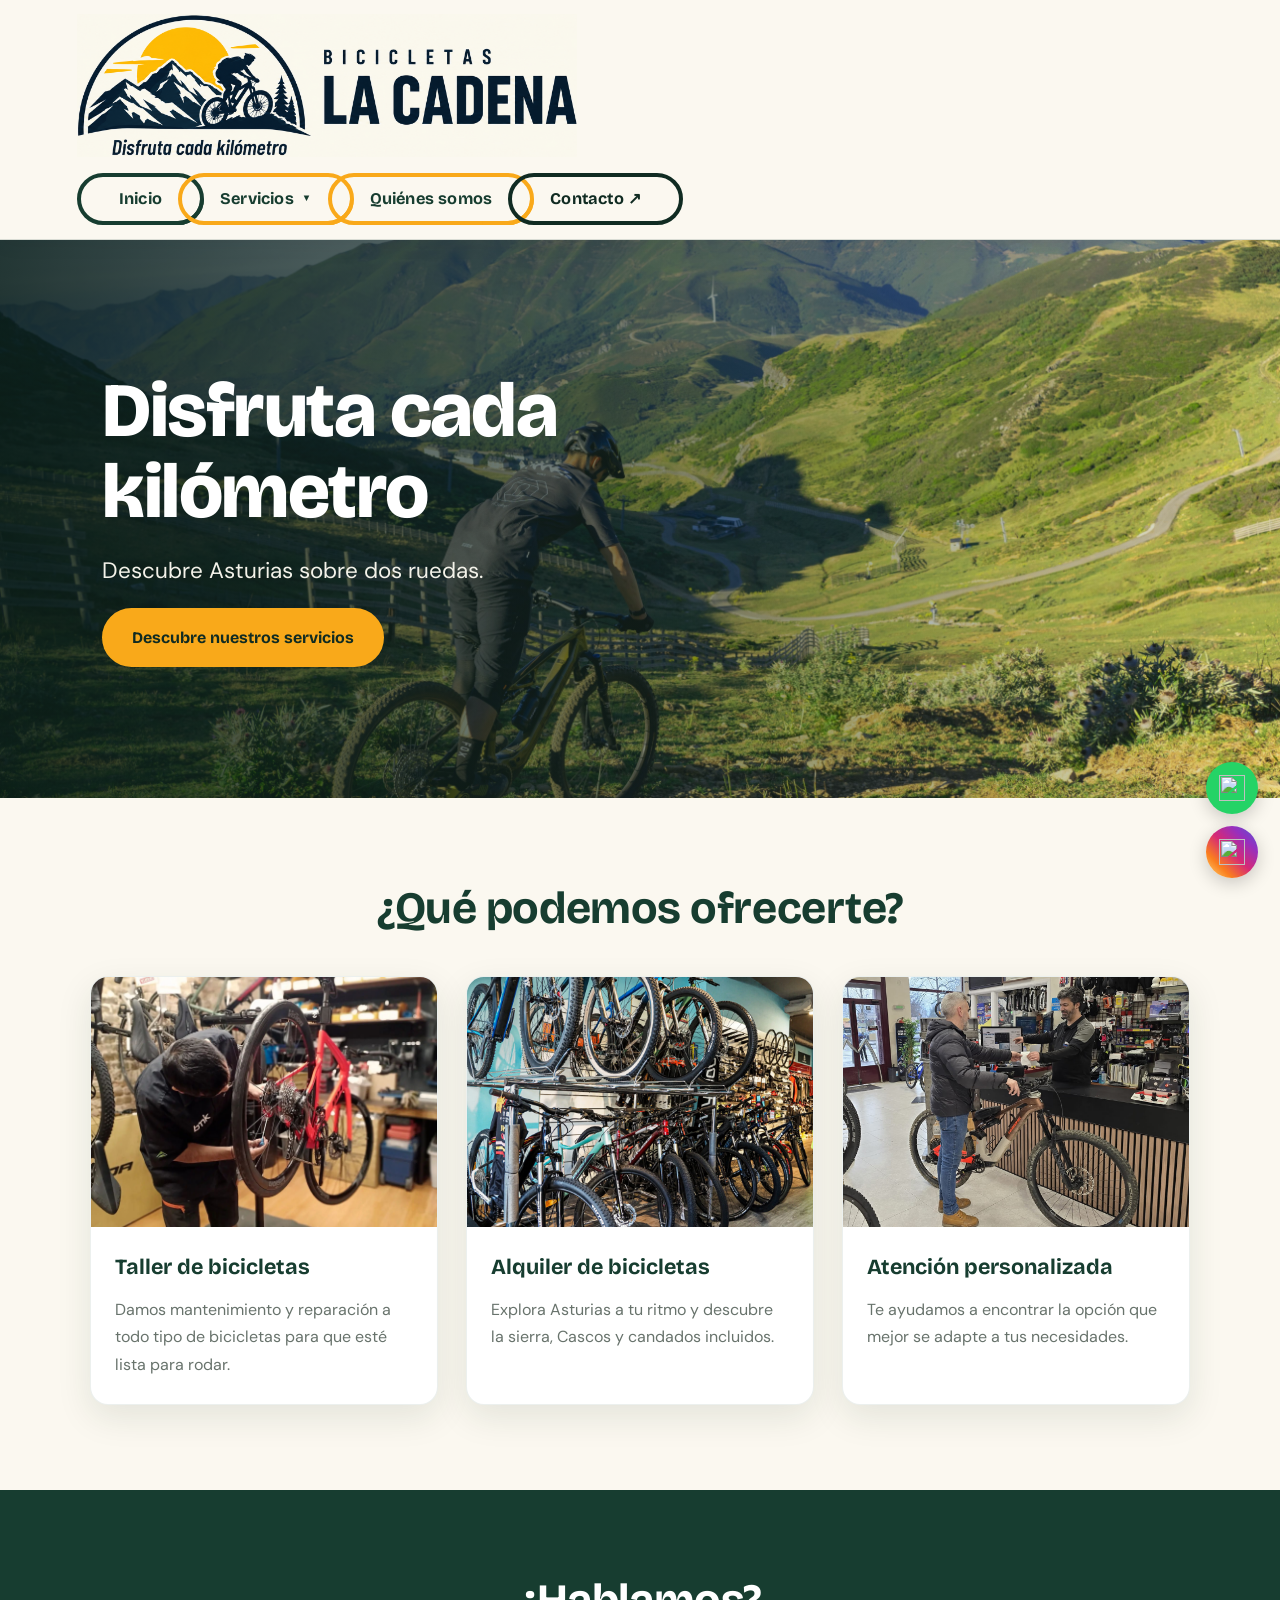
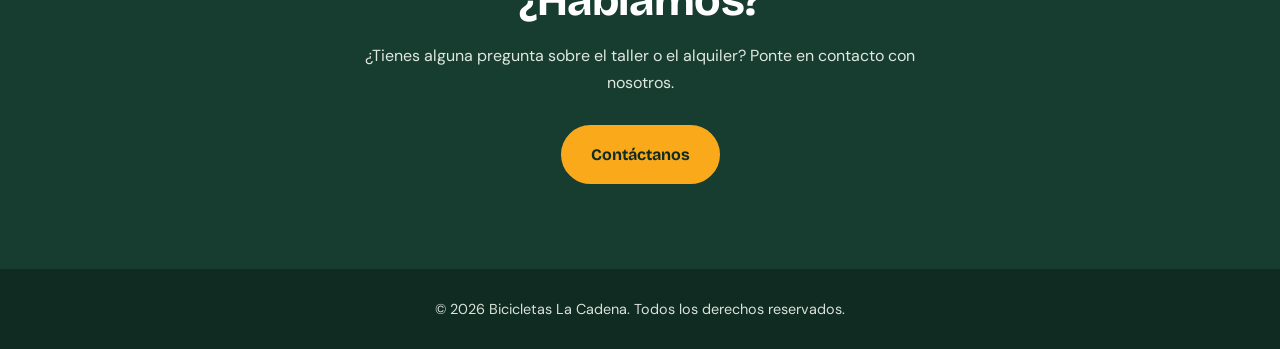
==== index.html @ 26a2bf65 "some changes" ====
<!DOCTYPE html>
<html lang="en">
<head>
    <meta charset="UTF-8">
    <meta name="viewport" content="width=device-width, initial-scale=1.0">
    <title>Bicicletas La Cadena</title>
    <link rel="preconnect" href="https://fonts.googleapis.com">
    <link rel="preconnect" href="https://fonts.gstatic.com" crossorigin>
    <link href="https://fonts.googleapis.com/css2?family=Bricolage+Grotesque:opsz,wght@12..96,600;12..96,700;12..96,800&family=DM+Sans:wght@400;500;700&display=swap" rel="stylesheet">
    <link rel="stylesheet" href="styles/style.css">

</head>
<body>
    
    <!-- logo -->
     
<header class="header">
    <a href="index.html" class="logo" aria-label="Bicicletas La Cadena - Inicio">
        <img class="img-fluid" src="assets/Logo-withoutLetter.png" alt="Bicicletas La Cadena">
    </a>

    <nav class="navegacion" aria-label="Navegación principal">
        <ul class="menu">
        <li>
            <a href="index.html" class="menu-link" aria-current="page">Inicio</a>
        </li>

        <li class="menu-item">
            <a href="servicios.html" class="menu-link">
                Servicios <span class="flecha">▼</span>
            </a>
            <!-- El submenú desplegable -->
            <ul class="submenu">
                <li><a href="alquiler.html" class="submenu-link">Alquiler</a></li>
                <li><a href="taller.html" class="submenu-link">Taller</a></li>
            </ul>
        </li>

        <li>
            <a href="aboutUs.html" class="menu-link">Quiénes somos</a>
        </li>

        <li>
            <!-- El botón de contacto combina la base de la cadena con el color destacado -->
            <a href="contacto.html" class="menu-link nav-contacto">Contacto ↗</a>
        </li>
    </ul>
    </nav>
</header>

    

    
<div class="social-float">

    <!-- WhatsApp -->
    <a
        href="https://wa.me/34600000000"
        class="social-btn whatsapp"
        target="_blank"
        rel="noopener noreferrer"
        aria-label="Contactar por WhatsApp"
    >
        <img
            src="https://cdn.simpleicons.org/whatsapp/FFFFFF"
            alt=""
        >
    </a>

    <!-- Instagram -->
    <a
        href="https://www.instagram.com/LACADENA.BICIS/"
        class="social-btn instagram"
        target="_blank"
        rel="noopener noreferrer"
        aria-label="Visitar Instagram"
    >
        <img
            src="https://cdn.simpleicons.org/instagram/FFFFFF"
            alt=""
        >
    </a>

</div>


    <main>
        <section class="hero">
            <img class="hero-image" src="assets/turismoAsturias.jpeg" alt="Turismo Asturias" title="Turismo Asturias">
              <div class="hero-content">
                <h1>Disfruta cada kilómetro</h1>

                <p>
                    Descubre Asturias sobre dos ruedas.
                </p>

                <a href="servicios.html" class="btn">
                    Descubre nuestros servicios
                </a>
            </div>
        </section><!-- SERVICIOS -->
        <section id="servicios" class="section">
            <h2>¿Qué podemos ofrecerte?</h2>


            <div class="services-container">

                <article class="service-card">
                    <h3>Taller de bicicletas</h3>
                        <a href="taller.html" ></a>
                        <img class="taller" src="assets/taller.jpg" alt="Taller" title="Taller">
                    <p>
                        Damos mantenimiento y reparación a todo 
                        tipo de bicicletas para que esté lista para rodar.
                    </p>
                </article>

                <article class="service-card" id="alquiler">
                    <h3>Alquiler de bicicletas</h3>
                    <img class="taller" src="assets/alquiler.jpg" alt="Alquiler" title="Alquiler">
                    <p>
                        Explora Asturias a tu ritmo y descubre
                        la sierra, Cascos y candados incluidos.
                    </p>
                </article>

                <article class="service-card">
                    <h3>Atención personalizada</h3>
                    <img class="taller" src="assets/atencion-personalizada.jpg" alt="Taller" title="Taller">
                    <p>
                        Te ayudamos a encontrar la opción
                        que mejor se adapte a tus necesidades.
                    </p>
                </article>

            </div>
        </section>

        <!-- CONTACTANOS -->
        <section id="contacto" class="contact section">
            <h2>¿Hablamos?</h2>

            <p>
                ¿Tienes alguna pregunta sobre el taller o el alquiler?
                Ponte en contacto con nosotros.
            </p>

            <a href="contacto.html"
               class="btn">
                Contáctanos
            </a>
        </section>

    </main>


    <!-- FOOTER -->
    <footer class="footer">
        <p>
            &copy; 2026 Bicicletas La Cadena.
            Todos los derechos reservados.
        </p>
    </footer>

</body>
</html>
---- styles/style.css ----
/* =========================
    VARIABLES  */
:root {
    --verde: #173D30;
    --verde-oscuro: #102B22;
    --naranja: #F9A91A;
    --naranja-suave: #FCEBC4;
    --crema: #FBF8F0;
    --blanco: #FFFFFF;
    --texto: #252B27;
    --gris: #68736C;
    --radio: 18px;
    --sombra: 0 12px 35px rgba(20, 45, 34, 0.10);
    --font-titulo: "Bricolage Grotesque", "Trebuchet MS", "Segoe UI", sans-serif;
    --font-texto: "DM Sans", "Segoe UI", Arial, sans-serif;
    /* medidas del eslabón de la cadena */
    --eslabon-alto: 52px;
    --eslabon-borde: 4px;
}

* { margin: 0; padding: 0; box-sizing: border-box; }


html {
    scroll-behavior: smooth;
    scroll-padding-top: 110px;
}

body {
    font-family: var(--font-texto);
    color: var(--texto);
    line-height: 1.7;
    background: var(--crema);
}

img { max-width: 100%; height: auto; }

.img-fluid { display: block; width: 100%; object-fit: cover; } /*  expansion sin stirarse o perder su radio original */

h1, h2, h3 {
     font-family: var(--font-titulo);
}
/* =========================
    HEADER Y CADENA*/
.header {
    position: sticky;
    top: 0;
    z-index: 1000;
    display: flex;
    align-items: center;
    justify-content: space-between;
    flex-wrap: wrap;
    gap: 16px 30px;
    padding: 14px 6%;
    background: rgba(251, 248, 240, 0.97);
    border-bottom: 1px solid rgba(23, 61, 48, 0.15);
    box-shadow: 0 4px 20px rgba(0, 0, 0, 0.05);
}

.logo { display: block; flex: 0 0 auto; }

/* agregamos el tamaño para pantallas grandes pero cuando se vea en dispositivos mas pequeños 
se adapte de forma segura a ellos tambien */
.logo img {
    display: block;
    max-width: 500px;
    width: 100%;
    height: auto;
}

 .navegacion { line-height: 1.2; }  /*aumenta el tamaño de la fuente exatamente 1.2 del original sin necesidad de agregar em px */

.menu {
    display: flex;
    align-items: center;
    justify-content: center;
    list-style: none;
}

.menu > li { position: relative; }

/* cada eslabón se solapa medio eslabón con el anterior */
.menu > li + li { margin-left: calc(var(--eslabon-alto) / -2); }

.menu-link {
    position: relative;
    display: inline-flex;
    align-items: center;
    gap: 8px;
    height: var(--eslabon-alto);
    padding: 0 calc(var(--eslabon-alto) / 2 + 12px);
    border: var(--eslabon-borde) solid var(--naranja);
    border-radius: 999px;
    color: var(--verde);
    font-family: var(--font-titulo);
    font-size: 1.02rem;
    font-weight: 700;
    letter-spacing: 0.2px;
    text-decoration: none;
    white-space: nowrap;
    transition: border-color 0.25s ease, color 0.25s ease;
}


.menu-link::after {
    content: "";
    position: absolute;
    inset: calc(var(--eslabon-borde) * -1);
    border: inherit;
    border-radius: inherit;
    clip-path: inset(50% 0 0 calc(100% - var(--eslabon-alto)));
    pointer-events: none;
}

.menu > li:hover > .menu-link,
.menu > li:focus-within > .menu-link {
    border-color: var(--verde);
    color: var(--verde-oscuro);
}

.menu-link[aria-current="page"] { border-color: var(--verde); }


.menu-link.nav-contacto {
    border-color: var(--verde-oscuro);
    color: var(--verde-oscuro);
}


.menu > li:last-child .menu-link::after { content: none; }

.menu-link.nav-contacto:hover { border-color: var(--naranja); }

.flecha {
    display: inline-block;
    font-size: 0.6rem;
    transition: transform 0.25s ease;
}

.menu-item:hover .flecha,
.menu-item:focus-within .flecha { transform: rotate(180deg); }


/* SUBMENÚ*/
.submenu {
    position: absolute;
    top: calc(100% + 10px);
    left: 50%;
    transform: translateX(-50%) translateY(8px);
    z-index: 5;

    min-width: 200px;
    padding: 8px;
    list-style: none;

    background: var(--blanco);
    border: 3px solid var(--naranja);
    border-radius: 26px;
    box-shadow: var(--sombra);

    opacity: 0;
    visibility: hidden;
    transition: opacity 0.25s ease, transform 0.25s ease, visibility 0.25s ease;
}

/* puente invisible */
.submenu::before {
    content: "";
    position: absolute;
    left: 0;
    right: 0;
    top: -16px;
    height: 16px;
}

.submenu-link {
    display: block;
    padding: 12px 20px;
    border-radius: 999px;
    color: var(--verde);
    font-size: 0.98rem;
    font-weight: 600;
    text-decoration: none;
    transition: background-color 0.2s ease;
}

.submenu-link:hover,
.submenu-link:focus-visible {
    background: var(--naranja-suave);
    color: var(--verde-oscuro);
}

.menu-item:hover .submenu,
.menu-item:focus-within .submenu {
    opacity: 1;
    visibility: visible;
    transform: translateX(-50%) translateY(0);
}


/* Contenedor de imagen principal de la página index*/
.hero {
    position: relative;
    isolation: isolate;
    min-height: clamp(420px, 62vh, 570px);
    overflow: hidden;
    display: flex;
    align-items: center;
    background: var(--verde-oscuro);
}

.hero::after {
    content: "";
    position: absolute;
    inset: 0;
    z-index: 0;
    background: linear-gradient(90deg,
        rgba(10, 30, 23, 0.85) 0%,
        rgba(10, 30, 23, 0.55) 48%,
        rgba(10, 30, 23, 0.08) 100%);
}

.hero-image {
    position: absolute;
    inset: 0;
    z-index: -1;
    display: block;
    width: 100%;
    height: 100%;
    object-fit: cover;
    object-position: center;
}

.hero-content {
    position: relative;
    z-index: 1;
    width: min(850px, 100%);
    padding: 75px 8%;
    display: flex;
    flex-direction: column;
    align-items: flex-start;
    gap: 18px;
    color: var(--blanco);
}

.hero-content h1 {
    max-width: 750px;
    font-size: clamp(2.6rem, 6vw, 5rem);
    line-height: 1.06;
    letter-spacing: -0.02em;
    font-weight: 800;
}

.hero-content p {
    max-width: 540px;
    font-size: clamp(1.1rem, 2vw, 1.4rem);
    color: #F3F2E9;
}


/*un botoncito para ir a servicios */

.btn {
    display: inline-flex;
    align-items: center;
    justify-content: center;
    padding: 14px 28px;
    border: 2px solid var(--naranja);
    border-radius: 999px;
    background: var(--naranja);
    color: var(--verde-oscuro);
    font-family: var(--font-titulo);
    font-weight: 700;
    text-decoration: none;
    transition: transform 0.25s ease, background-color 0.25s ease,
                color 0.25s ease, box-shadow 0.25s ease;
}

.btn:hover {
    transform: translateY(-3px);
    background: var(--verde);
    border-color: var(--verde);
    color: var(--blanco);
    box-shadow: 0 8px 20px rgba(0, 0, 0, 0.15);
}


/* SECCIONES*/
.section { padding: 85px 7%; }

.section h2 {
    margin-bottom: 16px;
    color: var(--verde);
    text-align: center;
    font-size: clamp(1.9rem, 4vw, 2.8rem);
    line-height: 1.15;
    letter-spacing: -0.01em;
}

.section-intro {
    max-width: 650px;
    margin: 0 auto;
    text-align: center;
    color: var(--gris);
}


/* TARJETAS DE SERVICIOS (la imagen va arriba)*/
.services-container {
    display: grid;
    grid-template-columns: repeat(3, minmax(0, 1fr));
    gap: 28px;
    max-width: 1250px;
    margin: 42px auto 0;
}

.service-card {
    position: relative;
    display: flex;
    flex-direction: column;
    overflow: hidden;
    background: var(--blanco);
    border: 1px solid rgba(23, 61, 48, 0.08);
    border-radius: var(--radio);
    box-shadow: var(--sombra);
    transition: transform 0.3s ease, box-shadow 0.3s ease;
}

.service-card:hover {
    transform: translateY(-6px);
    box-shadow: 0 22px 45px rgba(20, 45, 34, 0.15);
}

.service-card img {
    order: -1;
    display: block;
    width: 100%;
    height: 250px;
    object-fit: cover;
}

.service-card h3 {
    padding: 22px 24px 0;
    color: var(--verde);
    font-size: 1.35rem;
}

/* enlace encima de las fotos */
.service-card h3 a {
    color: inherit;
    text-decoration: none;
}

.service-card h3 a::after {
    content: "";
    position: absolute;
    inset: 0;
}

.service-card p {
    padding: 10px 24px 26px;
    color: var(--gris);
}

/* seccion de CONTACTO*/
.contact {
    text-align: center;
    background: var(--verde);
    color: var(--blanco);
}

.contact h2 { color: var(--blanco); }

.contact p {
    max-width: 620px;
    margin: 0 auto 28px;
    color: #E0E8E1;
}


/* botones de redes sociales para contactar con Lucia (o ronaldo... Ni idea de como se llama el jefe)*/
.social-float {
    position: fixed;
    right: 22px;
    bottom: 22px;
    z-index: 1100;
    display: flex;
    flex-direction: column;
    gap: 12px;
}

.social-btn {
    width: 52px;
    height: 52px;
    display: flex;
    align-items: center;
    justify-content: center;
    border-radius: 50%;
    box-shadow: 0 5px 18px rgba(0, 0, 0, 0.2);
    transition: transform 0.25s ease;
}

.social-btn img { width: 26px; height: 26px; }
.social-btn:hover { transform: scale(1.12) translateY(-2px); }

.whatsapp { background: #25D366; }

.instagram {
    background: linear-gradient(45deg, #feda75, #fa7e1e, #d62976, #962fbf, #4f5bd5);
}


/* FOOTER... Aunque tecnicamente se usa sin el punto, peeeeeeeeeero, no quiero complication (la clase se llama footer) */
.footer {
    padding: 28px 6%;
    text-align: center;
    background: var(--verde-oscuro);
    color: #D9E2DA;
    font-size: 0.9rem;
}


/*ACA ABAJO ESTARAN LOS CSS DE PAGINA SERVICIOS, ALQUILER y TALLER (EL POR QUE HAGO ESO? LA BARRA DE NAVEGACION SE PETO HORRIBLE, 
    Y COMO TENEMOS POCO TIEMPO... LO PONDRE AQUI ABAJO. ODIO GITHUB -c-) */

/* Contenido de css de la pagina en general: SERVICIOS (odio los submenus):*/

.servicios h1 {
    text-align: center;
}

.servicios p {
margin-left: 3%;
margin-top: 5px;
font-family: Georgia, 'Times New Roman', Times, serif;
font-size: 120%;
}


.contenedor-servicios {
padding: 50px 25px;
text-align: center;
background-color: #ecebe6c0;
max-width: 1000px;
margin: 40px auto;
}


.seccion-detalles {
    padding: 30px 0;
}


.enlace-servicios {
    margin-top: 25px;
}


.texto-de-servicios h2 {
    margin-top: 2%;
    font-size: 1.8rem;
    font-family:'Gill Sans', 'Gill Sans MT', Calibri, 'Trebuchet MS', sans-serif ;
}

.texto-de-servicios h3 {
    font-size: 1.3rem;
    font-family:'Gill Sans', 'Gill Sans MT', Calibri, 'Trebuchet MS', sans-serif ;
}


.texto-de-servicios p {
    font-size: 1.1rem;
    font-family:'Gill Sans', 'Gill Sans MT', Calibri, 'Trebuchet MS', sans-serif ;
}


.caracteristicas {
    list-style-type: none;
    padding-left: 0;
    margin: 20px 0;
}


.caracteristicas li {
    padding: 8px 0;
    line-height: 1.5;
    position: relative;
    padding-left: 25px;
    font-size: 1rem;
    font-family: 'Segoe UI', Tahoma, Geneva, Verdana, sans-serif;
}


.caracteristicas li::before {
    content: "✔";
    position: absolute;
    left: 0;
    color: #F9A91A;
    font-weight: bold;
}


.btn-servicio {
    display: inline-block;
    padding: 12px 25px;
    color: #0B1B26;
    font-weight: bold;
    border-radius: 25px;
    text-transform: uppercase;
    font-size: 0.9rem;
    margin-bottom: 1%;
    background-color: white;
}


a {
    text-decoration: none;
}


.btn-servicio:hover{
    color: white;
}

.separador {
    border: 0;
    height: 2px;
    background: #F9A91A;
    margin: 25px 0;
    margin-left: 15%;
    margin-right: 15%;
}

/*Seccion de contenido final*/

.bloque-garantias {
background-color: #f9f9f9;
border: 2px solid goldenrod;
border-radius: 5px;
padding-top: 25px;
margin-top: 50px;
text-align: center;
}

.bloque-garantias h2 {
    color: #0B1B26;
    margin-bottom: 2%;
}

.grid-garantias {
    display: flex;
    gap: 20px;
    justify-content: space-between;
    flex-wrap: wrap;
    margin-bottom: 3%;
}


.caja-garantia {
flex: 1 1 250px;
background-color: whitesmoke;
padding: 2%;
border-radius: 10px;
border: 1px solid #eee;
box-shadow: 0 2px 8px rgba(0,0,0,0.05);
}


.caja-garantia h4 {
    color: #2b230c;
    font-size: 1.1rem;
    margin-bottom: 10px;
}


.caja-garantia p {
    font-size: 0.9rem;
    color: #666;
    line-height: 1.4;
    font-weight: bold;
    font-family: Georgia, 'Times New Roman', Times, serif;
}


/*CSS de las IMAGENES que estan Dentro de contenedor-servicios*/

.imagenes img{
max-width: 45%;
margin-right: 4%;
border: 2px dashed gold;
}

/*span (me dió hueva poner el b o strong en el html)*/
span {
    font-weight: bold;
}


/* CSS DE TALLER*/

.contenedor-tarifas h2 {
    color: var(--naranja);
}


.contenedor-tarifas {
max-width: 1000px;
margin: 30px auto;
padding: 20px;
background-color: rgba(0, 0, 0, 0.747);
border-radius: 2%;
padding-top: 2%;
margin-top: 5%;
}


.aviso-tarifas {
    background-color: #ffe0b2;
    border-left: 2px solid  #bf4300;
    padding: 12px;
    margin-bottom: 2%;
}


.tabla-tarifas {
    background-color: #ffe0b2;
    width: 100%;
    border-collapse: collapse;
}


.tabla-tarifas tr, .tabla-tarifas td {
    padding: 3%;
    border-bottom: 1px solid #ddd;
    text-align: left;
}


.tabla-tarifas th {
    background-color: #112636;
    color: wheat;
}


.tabla-tarifas p {
    margin: 2px auto;
    font-size: 1.2rem;
    color: var(--texto);
}


.importe {
    font-weight: bold;
}


.gratis {
    color: orangered;
    font-weight: bold;
}


    .boton-comprar {
    background-color: #e65100;
    color: white;
    border: none;
    padding: 12px 25px;
    font-size: 16px;
    font-weight: bold;
    border-radius: 5px;
    cursor: pointer;
    margin-top: 15px;
    }


    .boton-comprar:hover {
    background-color: #bf4300;
    }


/*CSS DE ALQUILER*/

.contenedor h2 {
padding-top: 2%;
margin: auto 5%;
color: #173D30;
font-size: 200%;
}


.contenedor-parrafo {
    margin: auto 8%;
    font-family:Arial, Helvetica, sans-serif;
}


    grid-bicis {
    display: grid;
    grid-template-rows: repeat(3, 1fr);
    }


    .tarjeta-bici {
    background-color: white;
    border-radius: 8px;
    padding: 15px;
    text-align: center;
    border: 1px solid gold;
    margin-left: 20%;
    margin-right: 20%;
    margin-top: 2%;
    }


    .tarjeta-bici img {
    width: 15%;
    height: 150px;
    border-radius: 6px;
    }


    .tarjeta-bici p {
    color: #666;
    font-size: 14px;
    }


    .precio-bici {
    font-size: 18px;
    font-weight: bold;
    color: #e65100;
    margin: 10px 0;
    }


    /* controles de + y - para sumar o restar cantidad del producto*/
    .controles {
    display: flex;
    justify-content: center;
    align-items: center;
    gap: 15px;
    }


    .controles button {
    background-color: #222;
    color: white;
    border: none;
    width: 35px;
    height: 35px;
    border-radius: 50%;
    font-size: 18px;
    cursor: pointer;
    }


    .controles button:hover {
    background-color: #e65100;
    }


    .controles span {
    font-size: 18px;
    font-weight: bold;
    }


    .caja-total {
    background-color: white;
    border: 2px solid #e65100;
    padding: 20px;
    margin-top: 30px;
    border-radius: 8px;
    text-align: center;
    margin-left: 5%;
    margin-right: 5%;
    }


    .caja-total h3 {
    font-size: 22px;
    margin: 0;
    }


    .caja-total span {
    color: #e65100;
    }


    .boton-alquilar {
    background-color: #e65100;
    color: white;
    border: none;
    padding: 12px 25px;
    font-size: 16px;
    font-weight: bold;
    border-radius: 5px;
    cursor: pointer;
    margin-top: 15px;
    }


    .boton-alquilar:hover {
    background-color: #bf4300;
    }

/*se me olvido hacer este boton de selccion de las piezas xd*/

    .boton-seleccionar {
    background-color: #e65100;
    color: white;
    border: none;
    padding: 5px 10px;
    font-size: 15px;
    font-weight: bold;
    border-radius: 5px;
    cursor: pointer;
    margin-top: 10px;
    }


/* 12. RESPONSIVE*/
@media (max-width: 1000px) {
    .services-container { grid-template-columns: 1fr; max-width: 540px; }
}

@media (max-width: 768px) {
    .header { flex-direction: column; justify-content: center; gap: 12px; padding: 12px 5%; }
    .logo img { width: 170px; }
    .section { padding: 56px 6%; }
    .hero-content { padding: 56px 6%; }
    .social-float { right: 12px; bottom: 12px; }
}

@media (max-width: 520px) {
    :root { --eslabon-alto: 32px; --eslabon-borde: 3px; }
    .header { padding-left: 3%; padding-right: 3%; }
    .menu-link { font-size: 0.7rem; gap: 4px; padding: 0 calc(var(--eslabon-alto) / 2 + 1px); }
}

/* pantallas muy estrechas: la cadena pasa a dos filas */
@media (max-width: 370px) {
    .menu { flex-wrap: wrap; row-gap: 8px; }
    .menu > li:nth-child(4) { margin-left: 0; }
    .menu-link { font-size: 0.74rem; padding: 0 calc(var(--eslabon-alto) / 2 + 4px); }
}

@media (prefers-reduced-motion: reduce) {
    * { transition: none !important; scroll-behavior: auto !important; }
}
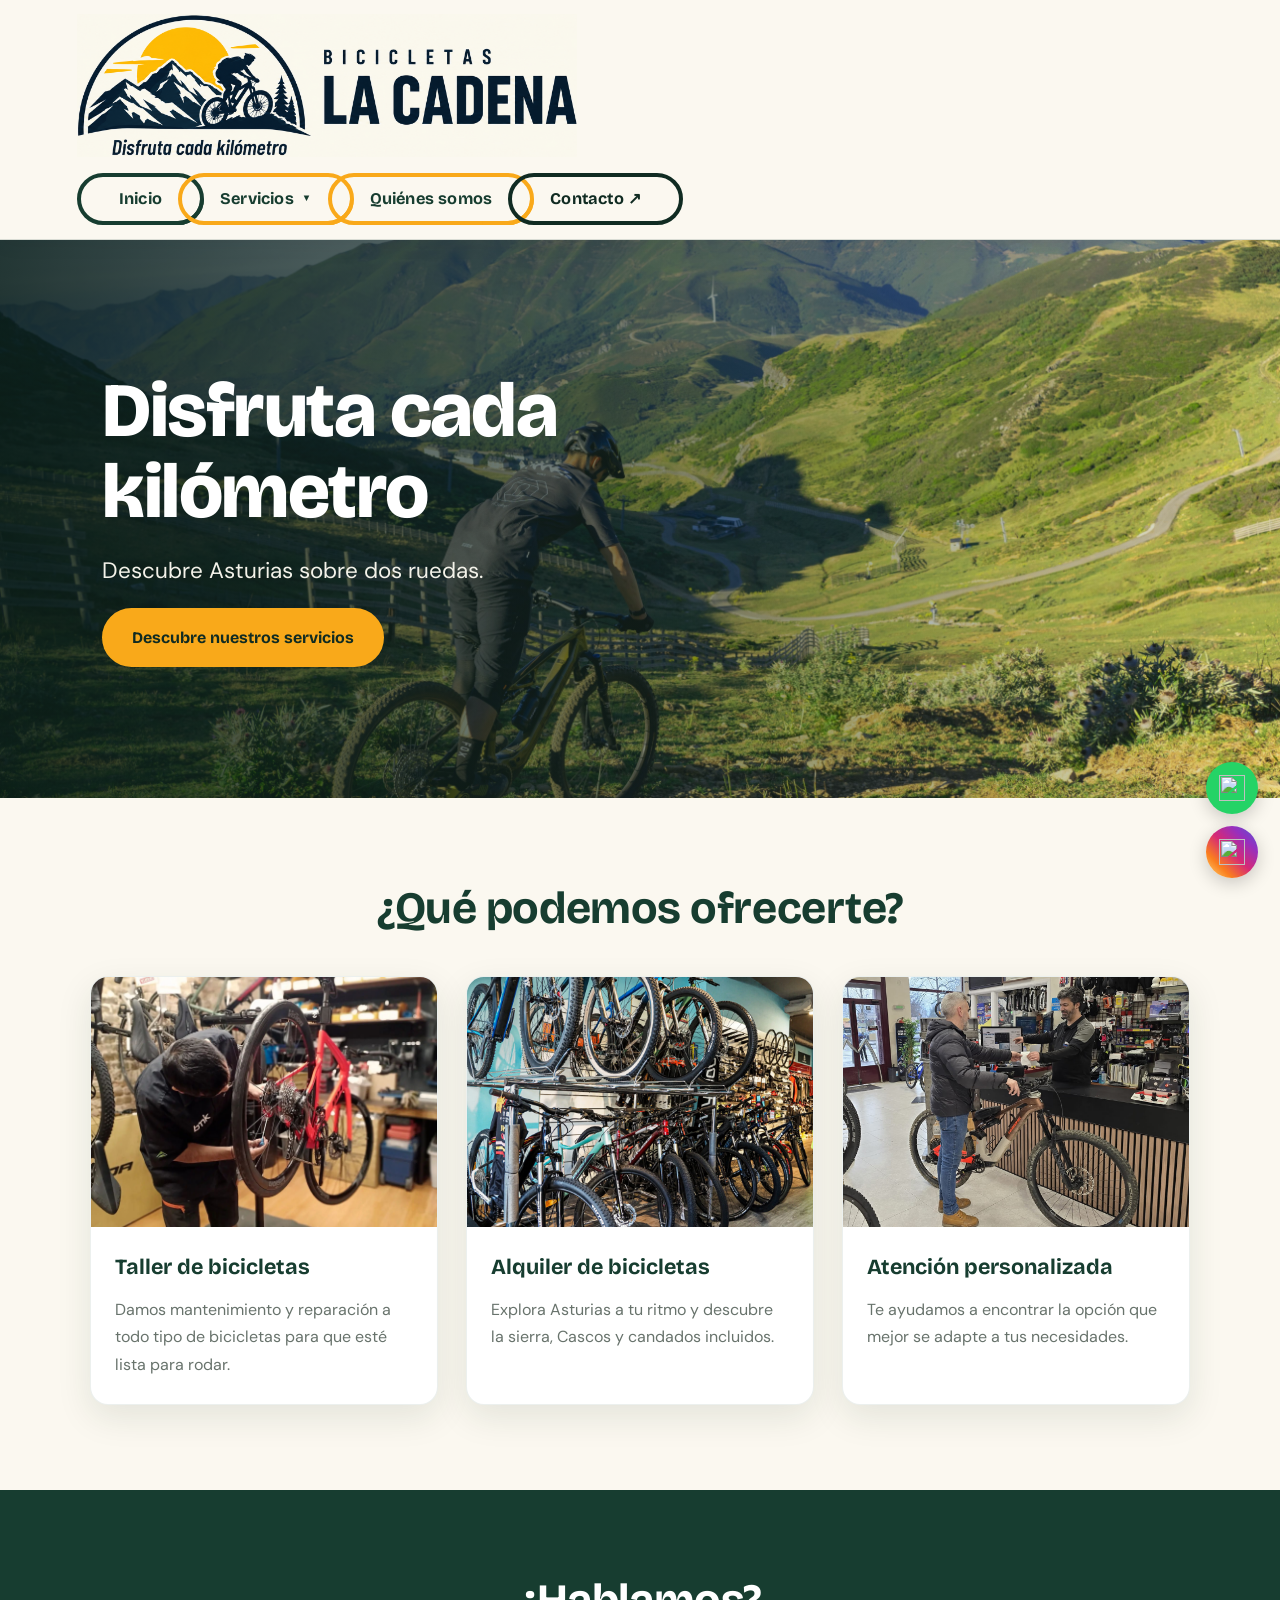
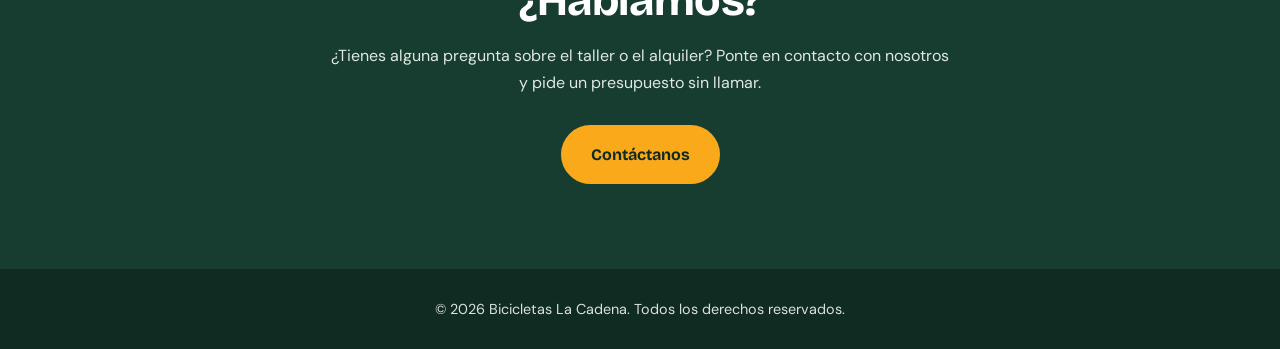
==== commit 2a33a9ba: "Merge pull request #7 from sandraMartina/sandra adding the aboutUs page" ====
--- a/index.html
+++ b/index.html
@@ -37,7 +37,7 @@
         </li>
 
         <li>
-            <a href="aboutUs.html" class="menu-link">Quiénes somos</a>
+            <a href="nosotros.html" class="menu-link">Quiénes somos</a>
         </li>
 
         <li>
@@ -50,7 +50,7 @@
 
     
 
-    
+ <!-- REDES FLOTANTES-->   
 <div class="social-float">
 
     <!-- WhatsApp -->
@@ -142,7 +142,7 @@
 
             <p>
                 ¿Tienes alguna pregunta sobre el taller o el alquiler?
-                Ponte en contacto con nosotros.
+                Ponte en contacto con nosotros y pide un presupuesto sin llamar.
             </p>
 
             <a href="contacto.html"
--- a/styles/style.css
+++ b/styles/style.css
@@ -9,17 +9,19 @@
     --blanco: #FFFFFF;
     --texto: #252B27;
     --gris: #68736C;
+
     --radio: 18px;
     --sombra: 0 12px 35px rgba(20, 45, 34, 0.10);
+
     --font-titulo: "Bricolage Grotesque", "Trebuchet MS", "Segoe UI", sans-serif;
     --font-texto: "DM Sans", "Segoe UI", Arial, sans-serif;
+
     /* medidas del eslabón de la cadena */
     --eslabon-alto: 52px;
     --eslabon-borde: 4px;
 }
 
 * { margin: 0; padding: 0; box-sizing: border-box; }
-
 
 html {
     scroll-behavior: smooth;
@@ -35,11 +37,17 @@
 
 img { max-width: 100%; height: auto; }
 
-.img-fluid { display: block; width: 100%; object-fit: cover; } /*  expansion sin stirarse o perder su radio original */
-
-h1, h2, h3 {
-     font-family: var(--font-titulo);
-}
+.img-fluid { display: block; width: 100%; object-fit: cover; }
+
+h1, h2, h3 { font-family: var(--font-titulo); }
+
+a:focus-visible,
+.btn:focus-visible {
+    outline: 3px solid var(--verde);
+    outline-offset: 4px;
+}
+
+
 /* =========================
     HEADER Y CADENA*/
 .header {
@@ -59,16 +67,14 @@
 
 .logo { display: block; flex: 0 0 auto; }
 
-/* agregamos el tamaño para pantallas grandes pero cuando se vea en dispositivos mas pequeños 
-se adapte de forma segura a ellos tambien */
+/* gana a .img-fluid (width:100%) por especificidad */
 .logo img {
     display: block;
-    max-width: 500px;
-    width: 100%;
+    width: 500px;
     height: auto;
 }
 
- .navegacion { line-height: 1.2; }  /*aumenta el tamaño de la fuente exatamente 1.2 del original sin necesidad de agregar em px */
+.navegacion { line-height: 1.2; }
 
 .menu {
     display: flex;
@@ -101,7 +107,9 @@
     transition: border-color 0.25s ease, color 0.25s ease;
 }
 
-
+/* Truco del entrelazado: repite la MITAD INFERIOR del borde
+    por encima del eslabón siguiente. Arriba pasa por encima,
+   abajo por debajo = eslabones realmente enlazados. */
 .menu-link::after {
     content: "";
     position: absolute;
@@ -120,13 +128,13 @@
 
 .menu-link[aria-current="page"] { border-color: var(--verde); }
 
-
+/* Contacto: mismo eslabón, en verde oscuro y más pesado */
 .menu-link.nav-contacto {
     border-color: var(--verde-oscuro);
     color: var(--verde-oscuro);
 }
 
-
+/* el último eslabón no tiene vecino a la derecha */
 .menu > li:last-child .menu-link::after { content: none; }
 
 .menu-link.nav-contacto:hover { border-color: var(--naranja); }
@@ -141,7 +149,8 @@
 .menu-item:focus-within .flecha { transform: rotate(180deg); }
 
 
-/* SUBMENÚ*/
+/* =========================
+    SUBMENÚ*/
 .submenu {
     position: absolute;
     top: calc(100% + 10px);
@@ -163,7 +172,7 @@
     transition: opacity 0.25s ease, transform 0.25s ease, visibility 0.25s ease;
 }
 
-/* puente invisible */
+/* puente invisible: el hover no se pierde al cruzar el hueco */
 .submenu::before {
     content: "";
     position: absolute;
@@ -198,7 +207,8 @@
 }
 
 
-/* Contenedor de imagen principal de la página index*/
+/* =========================
+    HERO(imagen) */
 .hero {
     position: relative;
     isolation: isolate;
@@ -258,8 +268,8 @@
 }
 
 
-/*un botoncito para ir a servicios */
-
+/* =========================
+    BOTONES */
 .btn {
     display: inline-flex;
     align-items: center;
@@ -285,7 +295,8 @@
 }
 
 
-/* SECCIONES*/
+/* =========================
+    SECCIONES*/
 .section { padding: 85px 7%; }
 
 .section h2 {
@@ -305,7 +316,9 @@
 }
 
 
-/* TARJETAS DE SERVICIOS (la imagen va arriba)*/
+/* =========================
+    TARJETAS DE SERVICIOS
+   (la imagen va arriba aunque en el HTML esté después del h3)*/
 .services-container {
     display: grid;
     grid-template-columns: repeat(3, minmax(0, 1fr));
@@ -345,7 +358,7 @@
     font-size: 1.35rem;
 }
 
-/* enlace encima de las fotos */
+/* si el título es un enlace, toda la tarjeta es clicable */
 .service-card h3 a {
     color: inherit;
     text-decoration: none;
@@ -362,7 +375,8 @@
     color: var(--gris);
 }
 
-/* seccion de CONTACTO*/
+/* =========================
+ CONTACTO*/
 .contact {
     text-align: center;
     background: var(--verde);
@@ -378,7 +392,9 @@
 }
 
 
-/* botones de redes sociales para contactar con Lucia (o ronaldo... Ni idea de como se llama el jefe)*/
+/* =========================
+    REDES FLOTANTES*/
+/* botones de redes sociales para contactar con Lucia (o ronaldo... Ni puñetera idea de como se llama el jefe)*/
 .social-float {
     position: fixed;
     right: 22px;
@@ -410,7 +426,81 @@
 }
 
 
-/* FOOTER... Aunque tecnicamente se usa sin el punto, peeeeeeeeeero, no quiero complication (la clase se llama footer) */
+/* =========================
+   11. FOOTER */
+.footer {
+    padding: 28px 6%;
+    text-align: center;
+    background: var(--verde-oscuro);
+    color: #D9E2DA;
+    font-size: 0.9rem;
+}
+
+
+/* =========================
+    12. RESPONSIVE*/
+@media (max-width: 1000px) {
+    .services-container { grid-template-columns: 1fr; max-width: 540px; }
+}
+
+@media (max-width: 768px) {
+    .header { flex-direction: column; justify-content: center; gap: 12px; padding: 12px 5%; }
+    .logo img { width: 170px; }
+    .section { padding: 56px 6%; }
+    .hero-content { padding: 56px 6%; }
+    .social-float { right: 12px; bottom: 12px; }
+}
+
+@media (max-width: 520px) {
+    :root { --eslabon-alto: 32px; --eslabon-borde: 3px; }
+    .header { padding-left: 3%; padding-right: 3%; }
+    .menu-link { font-size: 0.7rem; gap: 4px; padding: 0 calc(var(--eslabon-alto) / 2 + 1px); }
+}
+
+/* pantallas muy estrechas: la cadena pasa a dos filas */
+@media (max-width: 370px) {
+    .menu { flex-wrap: wrap; row-gap: 8px; }
+    .menu > li:nth-child(4) { margin-left: 0; }
+    .menu-link { font-size: 0.74rem; padding: 0 calc(var(--eslabon-alto) / 2 + 4px); }
+}
+
+@media (prefers-reduced-motion: reduce) {
+    * { transition: none !important; scroll-behavior: auto !important; }
+}
+
+
+
+/* PÁGINA NOSOTROS*/
+
+.hero-nosotros { min-height: clamp(320px, 45vh, 440px); }
+
+/* Historia: imagen + texto */
+.about-story {
+    display: grid;
+    grid-template-columns: 1fr 1fr;
+    gap: 56px;
+    align-items: center;
+    max-width: 1150px;
+    margin: 0 auto;
+}
+
+.about-story-img {
+    height: 440px;
+    border-radius: var(--radio);
+    box-shadow: var(--sombra);
+}
+
+.social-btn img { width: 26px; height: 26px; }
+.social-btn:hover { transform: scale(1.12) translateY(-2px); }
+
+.whatsapp { background: #25D366; }
+
+.instagram {
+    background: linear-gradient(45deg, #feda75, #fa7e1e, #d62976, #962fbf, #4f5bd5);
+}
+
+
+/* FOOTER... Aunque tecnicamente se usa sin el punto, peeeeeeeeeero, no quiero complication */
 .footer {
     padding: 28px 6%;
     text-align: center;
@@ -849,3 +939,50 @@
 @media (prefers-reduced-motion: reduce) {
     * { transition: none !important; scroll-behavior: auto !important; }
 }
+
+.about-story-text h2 {
+    text-align: left;
+    margin-bottom: 20px;
+}
+
+.about-story-text p {
+    max-width: 52ch;
+    margin-bottom: 16px;
+    color: var(--gris);
+}
+
+.about-story-text .btn { margin-top: 12px; }
+
+/* Valores: mismas tarjetas que servicios, sin imagen */
+.section-valores { background: var(--blanco); }
+
+.values-container {
+    display: grid;
+    grid-template-columns: repeat(3, minmax(0, 1fr));
+    gap: 28px;
+    max-width: 1100px;
+    margin: 42px auto 0;
+}
+
+.value-card {
+    padding: 32px 28px;
+    background: var(--crema);
+    border: 1px solid rgba(23, 61, 48, 0.08);
+    border-top: 5px solid var(--naranja);
+    border-radius: var(--radio);
+}
+
+.value-card h3 {
+    margin-bottom: 10px;
+    color: var(--verde);
+    font-size: 1.35rem;
+}
+
+.value-card p { color: var(--gris); }
+
+@media (max-width: 1000px) {
+    .about-story { grid-template-columns: 1fr; gap: 32px; max-width: 640px; }
+    .about-story-img { height: 320px; }
+    .values-container { grid-template-columns: 1fr; max-width: 540px; }
+}
+
